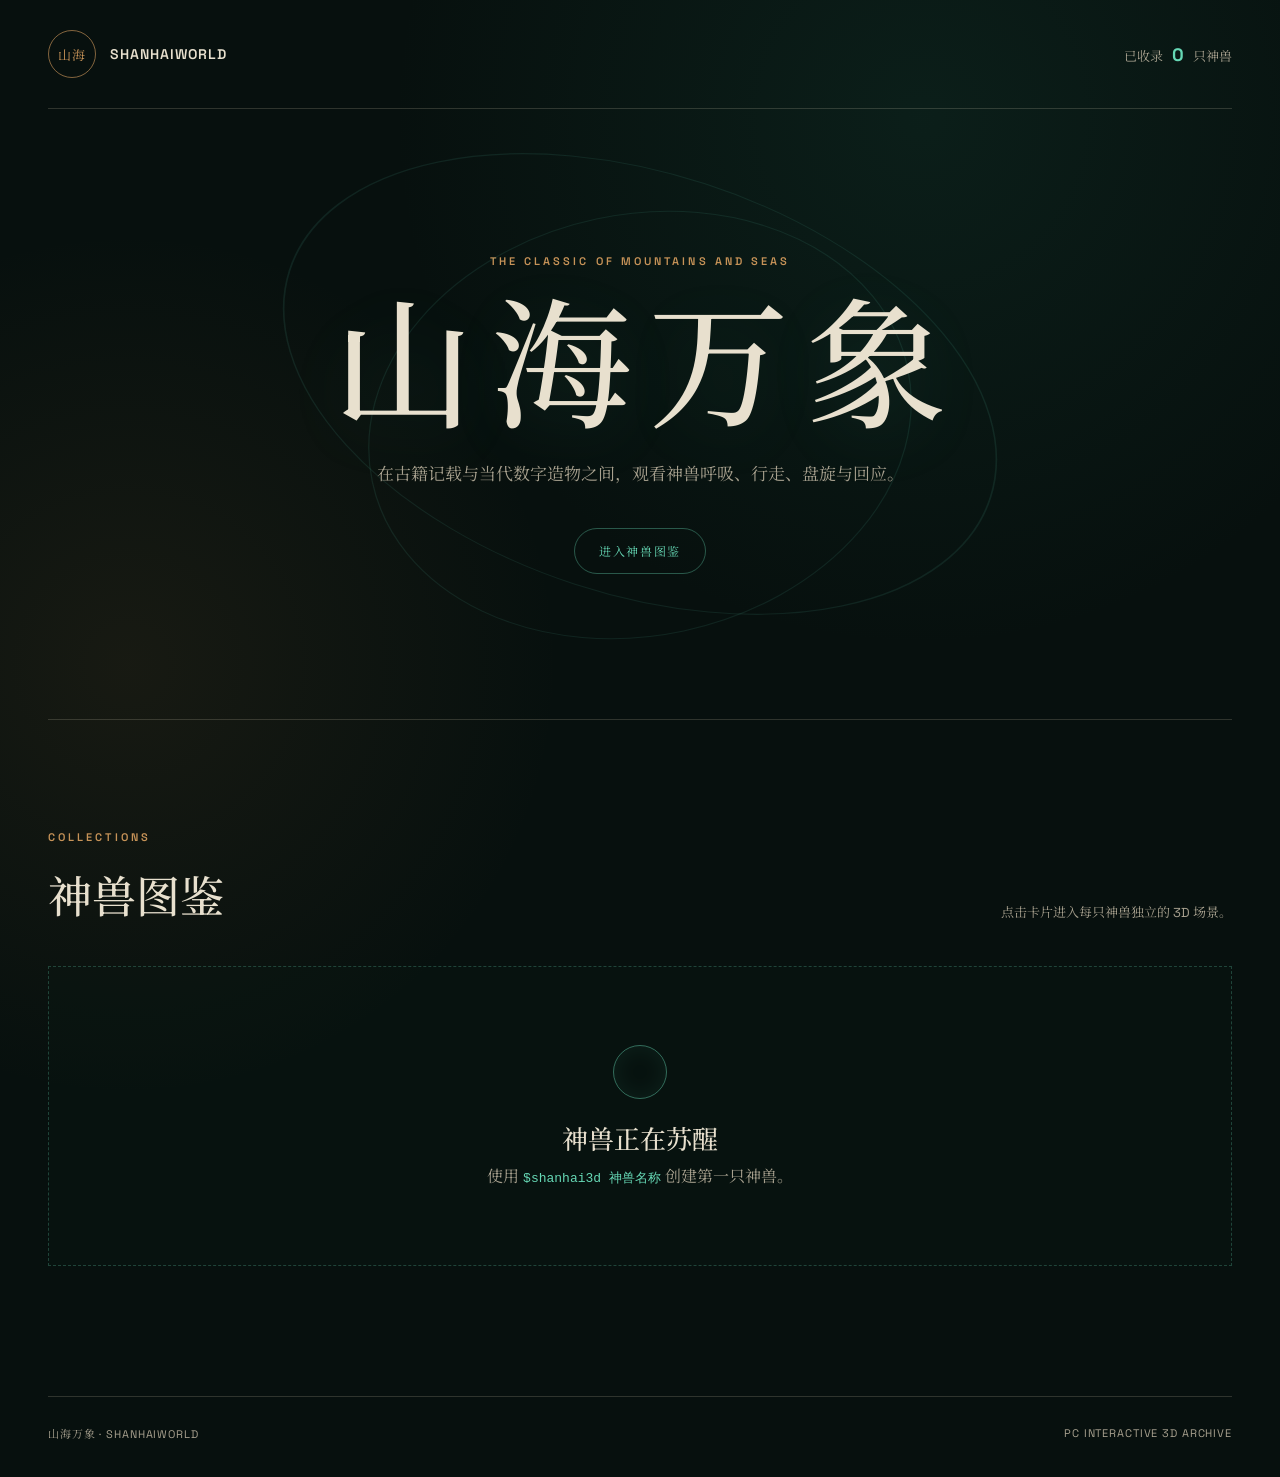
==== index.html @ 43753c31 "chore(repo): initialize project" ====
<!doctype html>
<html lang="zh-CN">
  <head>
    <meta charset="UTF-8" />
    <meta name="viewport" content="width=device-width, initial-scale=1" />
    <meta
      name="description"
      content="山海万象：可交互、可漫游、拥有丰富动作的《山海经》神兽 3D 图鉴。"
    />
    <title>山海万象 · Shanhaiworld</title>
    <link rel="icon" href="./assets/favicon.svg" type="image/svg+xml" />
    <link rel="stylesheet" href="./assets/css/site.css" />
  </head>
  <body class="home-page">
    <header class="site-header">
      <a class="brand" href="./index.html" aria-label="山海万象首页">
        <span class="brand-mark">山海</span>
        <span class="brand-name">Shanhaiworld</span>
      </a>
      <div class="catalog-count" aria-live="polite">
        已收录 <strong id="collection-count">0</strong> 只神兽
      </div>
    </header>

    <main>
      <section class="hero" aria-labelledby="hero-title">
        <p class="eyebrow">THE CLASSIC OF MOUNTAINS AND SEAS</p>
        <h1 id="hero-title">山海万象</h1>
        <p class="hero-copy">
          在古籍记载与当代数字造物之间，观看神兽呼吸、行走、盘旋与回应。
        </p>
        <a class="hero-link" href="#collection-grid">进入神兽图鉴</a>
      </section>

      <section class="catalog-section" aria-labelledby="catalog-title">
        <div class="section-heading">
          <div>
            <p class="eyebrow">COLLECTIONS</p>
            <h2 id="catalog-title">神兽图鉴</h2>
          </div>
          <p>点击卡片进入每只神兽独立的 3D 场景。</p>
        </div>

        <div id="collection-grid" class="collection-grid" aria-live="polite"></div>

        <div id="empty-state" class="empty-state" hidden>
          <span class="empty-orbit" aria-hidden="true"></span>
          <h3>神兽正在苏醒</h3>
          <p>使用 <code>$shanhai3d 神兽名称</code> 创建第一只神兽。</p>
        </div>
      </section>
    </main>

    <footer class="site-footer">
      <span>山海万象 · Shanhaiworld</span>
      <span>PC Interactive 3D Archive</span>
    </footer>

    <noscript>此网站需要启用 JavaScript 才能加载神兽图鉴。</noscript>
    <script type="module" src="./assets/js/home.js"></script>
  </body>
</html>
---- assets/css/site.css ----
@import url("https://fonts.googleapis.com/css2?family=Noto+Serif+SC:wght@400;500;600;700&family=Space+Grotesk:wght@400;500;600&display=swap");

:root {
  color-scheme: dark;
  --ink: #07100e;
  --ink-soft: #0c1815;
  --paper: #e8e0ce;
  --paper-dim: #a8a18f;
  --jade: #66d8b5;
  --jade-deep: #194d41;
  --bronze: #c79358;
  --line: rgba(225, 214, 190, 0.18);
  --panel: rgba(8, 18, 15, 0.74);
  --shadow: 0 24px 80px rgba(0, 0, 0, 0.34);
  font-family: "Space Grotesk", "Noto Serif SC", sans-serif;
  background: var(--ink);
  color: var(--paper);
}

* {
  box-sizing: border-box;
}

html {
  scroll-behavior: smooth;
}

body {
  min-width: 1100px;
  min-height: 100vh;
  margin: 0;
  background:
    radial-gradient(circle at 72% 8%, rgba(30, 96, 77, 0.18), transparent 33rem),
    radial-gradient(circle at 10% 45%, rgba(143, 96, 50, 0.12), transparent 27rem),
    var(--ink);
  color: var(--paper);
}

a {
  color: inherit;
  text-decoration: none;
}

button,
select {
  font: inherit;
}

.site-header,
.viewer-header {
  position: relative;
  z-index: 20;
  display: flex;
  align-items: center;
  justify-content: space-between;
}

.site-header {
  width: min(1500px, calc(100% - 96px));
  margin: 0 auto;
  padding: 30px 0;
  border-bottom: 1px solid var(--line);
}

.brand {
  display: inline-flex;
  align-items: center;
  gap: 14px;
  letter-spacing: 0.06em;
}

.brand-mark {
  display: grid;
  width: 48px;
  height: 48px;
  place-items: center;
  border: 1px solid rgba(199, 147, 88, 0.65);
  border-radius: 50%;
  color: var(--bronze);
  font-family: "Noto Serif SC", serif;
  font-size: 13px;
}

.brand-name {
  font-size: 14px;
  font-weight: 600;
  text-transform: uppercase;
}

.catalog-count {
  color: var(--paper-dim);
  font-size: 13px;
}

.catalog-count strong {
  margin: 0 6px;
  color: var(--jade);
  font-size: 18px;
}

.hero {
  position: relative;
  display: grid;
  min-height: 610px;
  align-content: center;
  justify-items: center;
  overflow: hidden;
  text-align: center;
}

.hero::before,
.hero::after {
  position: absolute;
  width: 420px;
  height: 420px;
  border: 1px solid rgba(102, 216, 181, 0.1);
  border-radius: 50%;
  content: "";
}

.hero::before {
  top: 64px;
  transform: rotate(18deg) scaleX(1.75);
}

.hero::after {
  top: 105px;
  transform: rotate(-12deg) scaleX(1.3);
}

.eyebrow {
  margin: 0 0 18px;
  color: var(--bronze);
  font-size: 11px;
  font-weight: 600;
  letter-spacing: 0.28em;
  text-transform: uppercase;
}

.hero h1 {
  z-index: 1;
  margin: 0;
  font-family: "Noto Serif SC", serif;
  font-size: clamp(100px, 11vw, 178px);
  font-weight: 500;
  letter-spacing: 0.12em;
  line-height: 1;
  text-indent: 0.12em;
  text-shadow: 0 14px 70px rgba(96, 214, 180, 0.1);
}

.hero-copy {
  z-index: 1;
  width: 540px;
  margin: 30px auto 0;
  color: var(--paper-dim);
  font-family: "Noto Serif SC", serif;
  font-size: 17px;
  line-height: 1.9;
}

.hero-link {
  z-index: 1;
  margin-top: 38px;
  padding: 13px 24px;
  border: 1px solid rgba(102, 216, 181, 0.36);
  border-radius: 999px;
  color: var(--jade);
  font-size: 12px;
  letter-spacing: 0.14em;
  transition: 180ms ease;
}

.hero-link:hover {
  border-color: var(--jade);
  background: rgba(102, 216, 181, 0.08);
  transform: translateY(-2px);
}

.catalog-section {
  width: min(1500px, calc(100% - 96px));
  margin: 0 auto;
  padding: 110px 0 130px;
  border-top: 1px solid var(--line);
}

.section-heading {
  display: flex;
  align-items: end;
  justify-content: space-between;
  margin-bottom: 40px;
}

.section-heading h2 {
  margin: 0;
  font-family: "Noto Serif SC", serif;
  font-size: 44px;
  font-weight: 500;
}

.section-heading > p {
  margin: 0 0 5px;
  color: var(--paper-dim);
  font-size: 13px;
}

.collection-grid {
  display: grid;
  grid-template-columns: repeat(3, minmax(0, 1fr));
  gap: 26px;
}

.collection-card {
  display: block;
  overflow: hidden;
  border: 1px solid var(--line);
  border-radius: 3px;
  background: rgba(13, 28, 23, 0.52);
  box-shadow: var(--shadow);
  opacity: 0;
  transform: translateY(18px);
  animation: card-in 560ms calc(var(--card-index) * 70ms) ease forwards;
  transition: border-color 180ms ease, transform 180ms ease;
}

.collection-card:hover {
  border-color: rgba(102, 216, 181, 0.45);
  transform: translateY(-5px);
}

.collection-card-media {
  position: relative;
  height: 360px;
  overflow: hidden;
  background:
    radial-gradient(circle at 50% 44%, rgba(102, 216, 181, 0.24), transparent 24%),
    linear-gradient(145deg, #172a23, #090f0d 68%);
}

.collection-card-media::after {
  position: absolute;
  inset: 0;
  background: linear-gradient(180deg, transparent 55%, rgba(4, 9, 7, 0.55));
  content: "";
}

.collection-card-media img {
  width: 100%;
  height: 100%;
  object-fit: cover;
  filter: saturate(0.88) contrast(1.03);
  transition: transform 500ms ease, filter 500ms ease;
}

.collection-card:hover img {
  filter: saturate(1) contrast(1.06);
  transform: scale(1.025);
}

.collection-card-media.is-fallback img {
  display: none;
}

.collection-ordinal {
  position: absolute;
  top: 20px;
  right: 22px;
  z-index: 1;
  color: rgba(232, 224, 206, 0.54);
  font-size: 11px;
  letter-spacing: 0.18em;
}

.collection-card-content {
  position: relative;
  display: flex;
  min-height: 126px;
  align-items: start;
  justify-content: space-between;
  padding: 24px 26px;
}

.collection-card-content p {
  margin: 0 0 7px;
  color: var(--bronze);
  font-size: 10px;
  letter-spacing: 0.14em;
  text-transform: uppercase;
}

.collection-card-content h3 {
  margin: 0;
  font-family: "Noto Serif SC", serif;
  font-size: 26px;
  font-weight: 500;
}

.collection-card-content .collection-summary {
  position: absolute;
  right: 26px;
  bottom: 22px;
  left: 26px;
  overflow: hidden;
  margin: 0;
  color: var(--paper-dim);
  font-size: 12px;
  letter-spacing: 0;
  text-overflow: ellipsis;
  text-transform: none;
  white-space: nowrap;
}

.card-arrow {
  color: var(--jade);
  font-size: 22px;
}

.empty-state {
  position: relative;
  display: grid;
  min-height: 300px;
  place-items: center;
  align-content: center;
  border: 1px dashed rgba(102, 216, 181, 0.25);
  background: rgba(10, 23, 19, 0.36);
  text-align: center;
}

.empty-state[hidden] {
  display: none;
}

.empty-state h3 {
  margin: 20px 0 8px;
  font-family: "Noto Serif SC", serif;
  font-size: 26px;
  font-weight: 500;
}

.empty-state p {
  margin: 0;
  color: var(--paper-dim);
}

.empty-state code {
  color: var(--jade);
}

.empty-orbit {
  width: 54px;
  height: 54px;
  border: 1px solid rgba(102, 216, 181, 0.46);
  border-radius: 50%;
  box-shadow: inset 0 0 24px rgba(102, 216, 181, 0.08);
}

.site-footer {
  display: flex;
  width: min(1500px, calc(100% - 96px));
  align-items: center;
  justify-content: space-between;
  margin: 0 auto;
  padding: 28px 0 36px;
  border-top: 1px solid var(--line);
  color: var(--paper-dim);
  font-size: 11px;
  letter-spacing: 0.08em;
  text-transform: uppercase;
}

/* Individual collection viewer */

.collection-page {
  overflow: hidden;
  background: #070c0b;
}

.viewer-shell,
#scene-canvas {
  position: fixed;
  inset: 0;
}

#scene-canvas {
  width: 100%;
  height: 100%;
  outline: none;
}

.viewer-header {
  position: fixed;
  top: 0;
  right: 0;
  left: 0;
  padding: 26px 34px;
  pointer-events: none;
}

.viewer-header a {
  pointer-events: auto;
}

.viewer-brand .brand-mark {
  background: rgba(4, 10, 8, 0.28);
  backdrop-filter: blur(12px);
}

.back-link {
  padding: 10px 16px;
  border: 1px solid var(--line);
  border-radius: 999px;
  background: rgba(5, 12, 10, 0.48);
  color: var(--paper-dim);
  font-size: 12px;
  backdrop-filter: blur(14px);
  transition: 180ms ease;
}

.back-link:hover {
  border-color: rgba(102, 216, 181, 0.4);
  color: var(--paper);
}

.creature-panel {
  position: fixed;
  bottom: 42px;
  left: 42px;
  z-index: 10;
  width: 330px;
  padding: 26px;
  border: 1px solid var(--line);
  border-radius: 4px;
  background: var(--panel);
  box-shadow: var(--shadow);
  backdrop-filter: blur(18px);
}

.creature-panel h1 {
  margin: 0 0 12px;
  font-family: "Noto Serif SC", serif;
  font-size: 42px;
  font-weight: 500;
}

.creature-panel > p:not(.eyebrow) {
  margin: 0;
  color: var(--paper-dim);
  font-family: "Noto Serif SC", serif;
  font-size: 13px;
  line-height: 1.85;
}

.creature-facts {
  display: grid;
  grid-template-columns: max-content 1fr;
  gap: 8px 15px;
  margin: 20px 0 0;
  padding-top: 18px;
  border-top: 1px solid var(--line);
  font-size: 11px;
}

.creature-facts dt {
  color: var(--bronze);
}

.creature-facts dd {
  margin: 0;
  color: var(--paper-dim);
}

.viewer-controls {
  position: fixed;
  right: 38px;
  bottom: 42px;
  z-index: 10;
  display: grid;
  width: 230px;
  gap: 9px;
  padding: 18px;
  border: 1px solid var(--line);
  border-radius: 4px;
  background: var(--panel);
  box-shadow: var(--shadow);
  backdrop-filter: blur(18px);
}

.viewer-controls label {
  color: var(--paper-dim);
  font-size: 10px;
  letter-spacing: 0.15em;
  text-transform: uppercase;
}

.viewer-controls select,
.viewer-controls button {
  min-height: 40px;
  border: 1px solid var(--line);
  border-radius: 3px;
  background: rgba(232, 224, 206, 0.05);
  color: var(--paper);
  cursor: pointer;
}

.viewer-controls select {
  padding: 0 11px;
}

.viewer-controls button:hover:not(:disabled),
.viewer-controls select:hover:not(:disabled) {
  border-color: rgba(102, 216, 181, 0.48);
}

.viewer-controls button:disabled,
.viewer-controls select:disabled {
  cursor: wait;
  opacity: 0.5;
}

.mouse-hint {
  position: fixed;
  top: 50%;
  right: 30px;
  z-index: 8;
  display: flex;
  gap: 18px;
  color: rgba(232, 224, 206, 0.48);
  font-size: 10px;
  letter-spacing: 0.1em;
  pointer-events: none;
  transform: rotate(90deg) translateX(50%);
  transform-origin: right center;
}

.loading-state,
.viewer-error {
  position: fixed;
  inset: 0;
  z-index: 50;
  display: grid;
  place-items: center;
  align-content: center;
  gap: 12px;
  background: #07100e;
  text-align: center;
  transition: opacity 400ms ease, visibility 400ms ease;
}

.loading-state.is-hidden {
  visibility: hidden;
  opacity: 0;
}

.loading-state strong,
.viewer-error strong {
  font-family: "Noto Serif SC", serif;
  font-size: 26px;
  font-weight: 500;
}

.loading-state span,
.viewer-error span {
  color: var(--paper-dim);
  font-size: 12px;
}

.loading-ring {
  width: 54px;
  height: 54px;
  margin-bottom: 16px;
  border: 1px solid rgba(102, 216, 181, 0.2);
  border-top-color: var(--jade);
  border-radius: 50%;
  animation: spin 1.2s linear infinite;
}

.viewer-error[hidden] {
  display: none;
}

.viewer-error a {
  margin-top: 12px;
  color: var(--jade);
}

@keyframes spin {
  to { transform: rotate(360deg); }
}

@keyframes card-in {
  to { opacity: 1; transform: translateY(0); }
}

@media (prefers-reduced-motion: reduce) {
  *,
  *::before,
  *::after {
    scroll-behavior: auto !important;
    animation-duration: 0.01ms !important;
    animation-iteration-count: 1 !important;
    transition-duration: 0.01ms !important;
  }
}
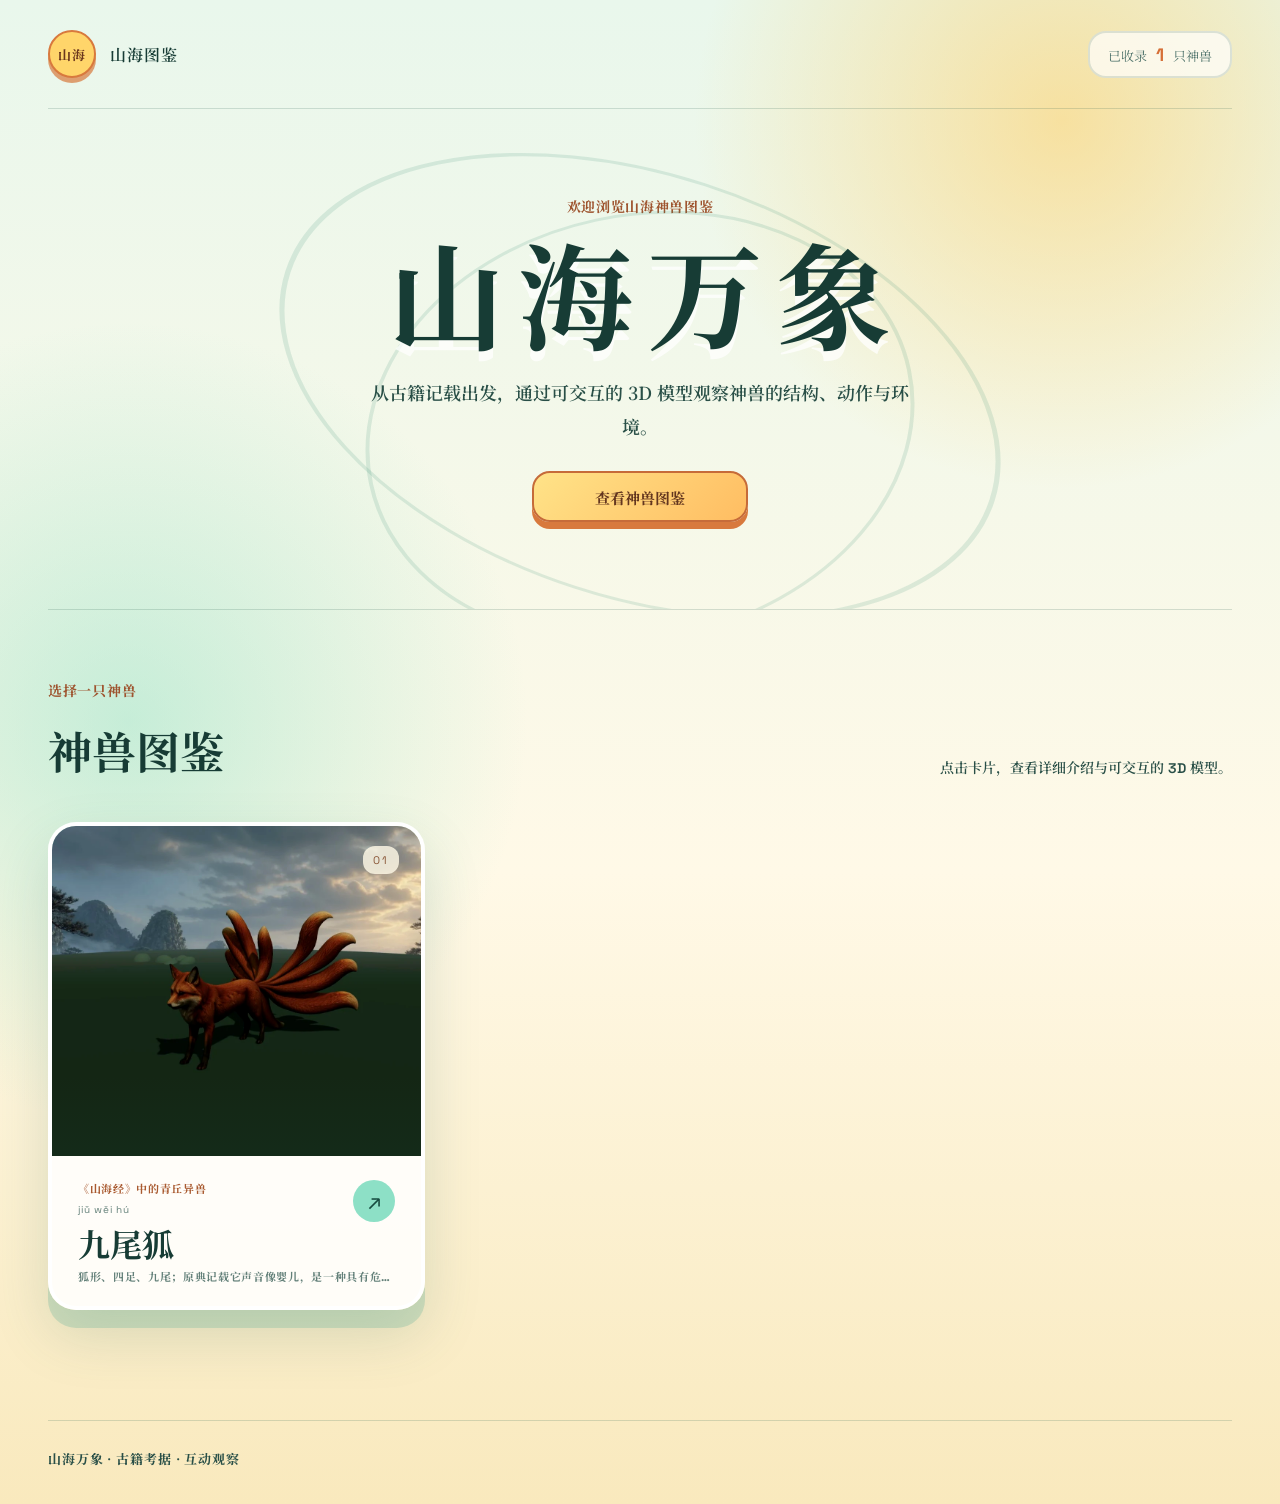
==== commit 52215385: "build(assets): track provider GLB downloads with LFS" ====
--- a/index.html
+++ b/index.html
@@ -5,17 +5,17 @@
     <meta name="viewport" content="width=device-width, initial-scale=1" />
     <meta
       name="description"
-      content="山海万象：可交互、可漫游、拥有丰富动作的《山海经》神兽 3D 图鉴。"
+      content="山海万象儿童可读 3D 神兽图鉴：提供神兽名拼音、详细介绍、语音朗读、动作观察与鼠标互动。"
     />
     <title>山海万象 · Shanhaiworld</title>
     <link rel="icon" href="./assets/favicon.svg" type="image/svg+xml" />
-    <link rel="stylesheet" href="./assets/css/site.css" />
+    <link rel="stylesheet" href="./assets/css/site.css?v=20260815-kids-4" />
   </head>
-  <body class="home-page">
+  <body class="home-page kid-home">
     <header class="site-header">
       <a class="brand" href="./index.html" aria-label="山海万象首页">
         <span class="brand-mark">山海</span>
-        <span class="brand-name">Shanhaiworld</span>
+        <span class="brand-name"><span>山海图鉴</span></span>
       </a>
       <div class="catalog-count" aria-live="polite">
         已收录 <strong id="collection-count">0</strong> 只神兽
@@ -24,21 +24,21 @@
 
     <main>
       <section class="hero" aria-labelledby="hero-title">
-        <p class="eyebrow">THE CLASSIC OF MOUNTAINS AND SEAS</p>
+        <p class="eyebrow"><span>欢迎浏览山海神兽图鉴</span></p>
         <h1 id="hero-title">山海万象</h1>
         <p class="hero-copy">
-          在古籍记载与当代数字造物之间，观看神兽呼吸、行走、盘旋与回应。
+          <span>从古籍记载出发，通过可交互的 3D 模型观察神兽的结构、动作与环境。</span>
         </p>
-        <a class="hero-link" href="#collection-grid">进入神兽图鉴</a>
+        <a class="hero-link" href="#collection-grid"><span>查看神兽图鉴</span></a>
       </section>
 
       <section class="catalog-section" aria-labelledby="catalog-title">
         <div class="section-heading">
           <div>
-            <p class="eyebrow">COLLECTIONS</p>
+            <p class="eyebrow"><span>选择一只神兽</span></p>
             <h2 id="catalog-title">神兽图鉴</h2>
           </div>
-          <p>点击卡片进入每只神兽独立的 3D 场景。</p>
+          <p><span>点击卡片，查看详细介绍与可交互的 3D 模型。</span></p>
         </div>
 
         <div id="collection-grid" class="collection-grid" aria-live="polite"></div>
@@ -52,11 +52,10 @@
     </main>
 
     <footer class="site-footer">
-      <span>山海万象 · Shanhaiworld</span>
-      <span>PC Interactive 3D Archive</span>
+      <span class="footer-copy"><b>山海万象 · 古籍考据 · 互动观察</b></span>
     </footer>
 
     <noscript>此网站需要启用 JavaScript 才能加载神兽图鉴。</noscript>
-    <script type="module" src="./assets/js/home.js"></script>
+    <script type="module" src="./assets/js/home.js?v=20260815-kids-4"></script>
   </body>
 </html>
--- a/assets/css/site.css
+++ b/assets/css/site.css
@@ -149,6 +149,13 @@
   text-shadow: 0 14px 70px rgba(96, 214, 180, 0.1);
 }
 
+.hero h1 ruby rt {
+  color: var(--bronze);
+  font-family: "Space Grotesk", sans-serif;
+  font-size: 0.11em;
+  letter-spacing: 0.08em;
+}
+
 .hero-copy {
   z-index: 1;
   width: 540px;
@@ -157,6 +164,15 @@
   font-family: "Noto Serif SC", serif;
   font-size: 17px;
   line-height: 1.9;
+}
+
+.hero-copy small,
+.section-heading > p small {
+  display: block;
+  color: var(--bronze);
+  font-family: "Space Grotesk", sans-serif;
+  font-size: 10px;
+  letter-spacing: 0.04em;
 }
 
 .hero-link {
@@ -171,6 +187,13 @@
   transition: 180ms ease;
 }
 
+.hero-link small {
+  display: block;
+  margin: 0 0 3px;
+  font-size: 9px;
+  letter-spacing: 0.03em;
+}
+
 .hero-link:hover {
   border-color: var(--jade);
   background: rgba(102, 216, 181, 0.08);
@@ -196,6 +219,11 @@
   font-family: "Noto Serif SC", serif;
   font-size: 44px;
   font-weight: 500;
+}
+
+.section-heading h2 ruby rt {
+  color: var(--bronze);
+  font-size: 0.24em;
 }
 
 .section-heading > p {
@@ -293,6 +321,22 @@
   font-family: "Noto Serif SC", serif;
   font-size: 26px;
   font-weight: 500;
+}
+
+.collection-card-pinyin {
+  display: block;
+  margin-bottom: 4px;
+  color: var(--bronze);
+  font-size: 10px;
+  letter-spacing: 0.08em;
+}
+
+.collection-card-subtitle-pinyin {
+  display: block;
+  margin-bottom: 3px;
+  color: var(--bronze);
+  font-size: 9px;
+  letter-spacing: 0.04em;
 }
 
 .collection-card-content .collection-summary {
@@ -368,11 +412,853 @@
   text-transform: uppercase;
 }
 
+/* Child-friendly catalog */
+
+.home-page.kid-home {
+  color-scheme: light;
+  background:
+    radial-gradient(circle at 83% 8%, rgba(255, 208, 105, 0.58), transparent 23rem),
+    radial-gradient(circle at 10% 48%, rgba(130, 222, 195, 0.44), transparent 25rem),
+    linear-gradient(180deg, #e9f7ec 0%, #fff9e7 58%, #f9e9bd 100%);
+  color: #173c35;
+}
+
+.home-page.kid-home .site-header {
+  border-color: rgba(35, 91, 76, 0.18);
+}
+
+.home-page.kid-home .brand-mark {
+  border: 2px solid #d8793d;
+  background: #ffd56a;
+  box-shadow: 0 5px 0 rgba(216, 121, 61, 0.7);
+  color: #6b371d;
+  font-weight: 700;
+}
+
+.home-page.kid-home .brand-name {
+  display: grid;
+  color: #173c35;
+  font-family: "Noto Serif SC", serif;
+  font-size: 16px;
+  text-transform: none;
+}
+
+.home-page.kid-home .brand-name small {
+  color: #638079;
+  font-family: "Space Grotesk", sans-serif;
+  font-size: 9px;
+  font-weight: 500;
+}
+
+.home-page.kid-home .catalog-count {
+  padding: 10px 18px;
+  border: 2px solid rgba(35, 91, 76, 0.15);
+  border-radius: 18px;
+  background: rgba(255, 255, 255, 0.7);
+  color: #51756d;
+}
+
+.home-page.kid-home .catalog-count strong {
+  color: #d66f37;
+}
+
+.home-page.kid-home .hero {
+  min-height: 500px;
+}
+
+.home-page.kid-home .hero::before,
+.home-page.kid-home .hero::after {
+  border-width: 3px;
+  border-color: rgba(42, 137, 109, 0.14);
+}
+
+.home-page.kid-home .eyebrow {
+  color: #9e542f;
+  font-family: "Noto Serif SC", serif;
+  font-size: 14px;
+  font-weight: 700;
+  letter-spacing: 0.05em;
+  text-transform: none;
+}
+
+.home-page.kid-home .eyebrow small {
+  display: block;
+  margin: 0 0 3px;
+  color: #638079;
+  font-family: "Space Grotesk", sans-serif;
+  font-size: 9px;
+  font-weight: 500;
+  letter-spacing: 0.04em;
+}
+
+.home-page.kid-home .hero h1 {
+  color: #173c35;
+  font-size: clamp(94px, 9vw, 144px);
+  font-weight: 700;
+  text-shadow: 0 10px 0 rgba(255, 255, 255, 0.72);
+}
+
+.home-page.kid-home .hero h1 ruby rt,
+.home-page.kid-home .section-heading h2 ruby rt {
+  color: #bd6234;
+}
+
+.home-page.kid-home .hero-copy {
+  margin-top: 26px;
+  color: #294f47;
+  font-size: 18px;
+  font-weight: 600;
+}
+
+.home-page.kid-home .hero-copy small,
+.home-page.kid-home .section-heading > p small {
+  color: #638079;
+}
+
+.home-page.kid-home .hero-link {
+  min-width: 216px;
+  margin-top: 28px;
+  padding: 14px 26px 12px;
+  border: 2px solid #c66b39;
+  border-radius: 18px;
+  background: linear-gradient(135deg, #ffe388, #ffbd62);
+  box-shadow: 0 7px 0 #d8793d;
+  color: #63361f;
+  font-family: "Noto Serif SC", serif;
+  font-size: 15px;
+  font-weight: 700;
+  letter-spacing: 0;
+}
+
+.home-page.kid-home .hero-link:hover {
+  border-color: #c66b39;
+  background: linear-gradient(135deg, #ffe99f, #ffc978);
+  transform: translateY(-2px);
+}
+
+.home-page.kid-home .catalog-section {
+  padding: 70px 0 110px;
+  border-color: rgba(35, 91, 76, 0.18);
+}
+
+.home-page.kid-home .section-heading h2 {
+  color: #173c35;
+  font-weight: 700;
+}
+
+.home-page.kid-home .section-heading > p {
+  color: #294f47;
+  font-size: 14px;
+  font-weight: 600;
+}
+
+.home-page.kid-home .collection-card {
+  overflow: hidden;
+  border: 4px solid rgba(255, 255, 255, 0.92);
+  border-radius: 28px;
+  background: rgba(255, 255, 255, 0.86);
+  box-shadow: 0 18px 0 rgba(96, 177, 151, 0.28), 0 25px 56px rgba(57, 112, 95, 0.18);
+}
+
+.home-page.kid-home .collection-card:hover {
+  border-color: #fff;
+}
+
+.home-page.kid-home .collection-card-media {
+  height: 330px;
+  background: linear-gradient(145deg, #caefdf, #fbe5a8);
+}
+
+.home-page.kid-home .collection-card-media::after {
+  background: linear-gradient(180deg, transparent 76%, rgba(20, 70, 57, 0.14));
+}
+
+.home-page.kid-home .collection-card-media img {
+  filter: saturate(1.08) contrast(1.02);
+}
+
+.home-page.kid-home .collection-ordinal {
+  padding: 7px 10px;
+  border-radius: 12px;
+  background: rgba(255, 249, 231, 0.82);
+  color: #8a5637;
+}
+
+.home-page.kid-home .collection-card-content {
+  min-height: 150px;
+}
+
+.home-page.kid-home .collection-card-content p {
+  color: #a95a30;
+  font-size: 11px;
+  font-weight: 700;
+  letter-spacing: 0.06em;
+  text-transform: none;
+}
+
+.home-page.kid-home .collection-card-content h3 {
+  color: #173c35;
+  font-size: 32px;
+  font-weight: 700;
+}
+
+.home-page.kid-home .collection-card-pinyin,
+.home-page.kid-home .collection-card-content .collection-summary {
+  color: #638079;
+}
+
+.home-page.kid-home .card-arrow {
+  display: grid;
+  width: 42px;
+  height: 42px;
+  place-items: center;
+  border-radius: 50%;
+  background: #8de0c6;
+  color: #174c40;
+}
+
+.home-page.kid-home .site-footer {
+  border-color: rgba(35, 91, 76, 0.18);
+  color: #638079;
+  text-transform: none;
+}
+
+.home-page.kid-home .footer-copy {
+  display: grid;
+  gap: 4px;
+}
+
+.home-page.kid-home .footer-copy small {
+  font-size: 10px;
+  font-weight: 500;
+}
+
+.home-page.kid-home .footer-copy b {
+  color: #294f47;
+  font-family: "Noto Serif SC", serif;
+  font-size: 13px;
+}
+
 /* Individual collection viewer */
 
 .collection-page {
   overflow: hidden;
   background: #070c0b;
+}
+
+.kid-guide {
+  display: none;
+}
+
+.hanzi-line,
+.pinyin-line {
+  display: block;
+}
+
+.pinyin-line,
+ruby rt {
+  font-family: "Space Grotesk", sans-serif;
+  font-weight: 500;
+  letter-spacing: 0.04em;
+}
+
+ruby {
+  ruby-position: over;
+}
+
+ruby rt {
+  font-size: 0.26em;
+}
+
+.bilingual-button small,
+.voice-copy small,
+.viewer-controls label small,
+.mouse-hint small {
+  display: block;
+  font-size: 10px;
+  line-height: 1.3;
+}
+
+.voice-button,
+.voice-status,
+.action-message {
+  display: none;
+}
+
+.collection-page[data-preview-mode="true"] .viewer-header,
+.collection-page[data-preview-mode="true"] .creature-panel,
+.collection-page[data-preview-mode="true"] .viewer-controls,
+.collection-page[data-preview-mode="true"] .mouse-hint {
+  display: none;
+}
+
+/* Child-friendly collection experience */
+
+.collection-page[data-kid-mode="true"] {
+  --kid-ink: #173c35;
+  --kid-muted: #51756d;
+  --kid-cream: rgba(255, 249, 231, 0.95);
+  --kid-yellow: #ffd56a;
+  --kid-orange: #ee8a4c;
+  --kid-mint: #8de0c6;
+  --kid-line: rgba(35, 91, 76, 0.2);
+}
+
+.collection-page[data-kid-mode="true"] .kid-guide {
+  position: fixed;
+  top: 24px;
+  left: 50%;
+  z-index: 18;
+  display: flex;
+  gap: 10px;
+  pointer-events: none;
+  transform: translateX(-50%);
+}
+
+.collection-page[data-kid-mode="true"] .kid-guide div {
+  display: grid;
+  min-width: 132px;
+  grid-template-columns: auto 1fr;
+  column-gap: 8px;
+  align-items: center;
+  padding: 9px 14px;
+  border: 2px solid rgba(255, 255, 255, 0.64);
+  border-radius: 18px;
+  background: var(--kid-cream);
+  box-shadow: 0 10px 28px rgba(15, 53, 43, 0.2);
+  color: var(--kid-ink);
+  backdrop-filter: blur(14px);
+}
+
+.collection-page[data-kid-mode="true"] .kid-guide div > span {
+  grid-row: 1 / span 2;
+  font-size: 22px;
+}
+
+.collection-page[data-kid-mode="true"] .kid-guide b {
+  font-family: "Noto Serif SC", serif;
+  font-size: 14px;
+  font-weight: 700;
+  line-height: 1.25;
+}
+
+.collection-page[data-kid-mode="true"] .kid-guide small {
+  color: var(--kid-muted);
+  font-size: 9px;
+}
+
+.collection-page[data-kid-mode="true"] .back-link {
+  display: grid;
+  min-width: 122px;
+  padding: 9px 16px;
+  border: 2px solid rgba(255, 255, 255, 0.58);
+  border-radius: 18px;
+  background: var(--kid-cream);
+  color: var(--kid-ink);
+  text-align: center;
+}
+
+.collection-page[data-kid-mode="true"] .back-link small {
+  color: var(--kid-muted);
+}
+
+.collection-page[data-kid-mode="true"] .creature-panel {
+  bottom: 28px;
+  left: 28px;
+  width: 410px;
+  max-height: calc(100vh - 150px);
+  overflow: auto;
+  padding: 26px 28px 24px;
+  border: 3px solid rgba(255, 255, 255, 0.6);
+  border-radius: 28px;
+  background: var(--kid-cream);
+  box-shadow: 0 24px 70px rgba(8, 42, 34, 0.26);
+  color: var(--kid-ink);
+  scrollbar-width: thin;
+}
+
+.collection-page[data-kid-mode="true"] .creature-panel .eyebrow {
+  margin-bottom: 11px;
+  color: #ae5f2d;
+  letter-spacing: 0.04em;
+  text-transform: none;
+}
+
+.collection-page[data-kid-mode="true"] .creature-panel .eyebrow .hanzi-line {
+  font-family: "Noto Serif SC", serif;
+  font-size: 14px;
+  font-weight: 700;
+}
+
+.collection-page[data-kid-mode="true"] .creature-panel .pinyin-line {
+  margin-top: 3px;
+  color: var(--kid-muted);
+  font-size: 10px;
+  line-height: 1.45;
+}
+
+.collection-page[data-kid-mode="true"] .creature-panel h1 {
+  margin-bottom: 20px;
+  color: var(--kid-ink);
+  font-size: 48px;
+  line-height: 1.05;
+}
+
+.collection-page[data-kid-mode="true"] .creature-panel h1 rt {
+  color: #bf6c38;
+}
+
+.collection-page[data-kid-mode="true"] .creature-panel > p:not(.eyebrow):not(.voice-status) {
+  color: var(--kid-ink);
+  font-size: 14px;
+  line-height: 1.75;
+}
+
+.collection-page[data-kid-mode="true"] #creature-summary .pinyin-line {
+  margin-top: 7px;
+  color: var(--kid-muted);
+  font-family: "Space Grotesk", sans-serif;
+  font-size: 10px;
+  line-height: 1.55;
+}
+
+.collection-page[data-kid-mode="true"] .voice-button {
+  display: flex;
+  width: 100%;
+  min-height: 58px;
+  align-items: center;
+  justify-content: center;
+  gap: 12px;
+  margin-top: 16px;
+  border: 0;
+  border-radius: 18px;
+  background: linear-gradient(135deg, var(--kid-yellow), #ffb95f);
+  box-shadow: 0 8px 0 #d8793d, 0 14px 26px rgba(178, 93, 41, 0.2);
+  color: #5e321d;
+  cursor: pointer;
+  transition: transform 160ms ease, box-shadow 160ms ease;
+}
+
+.collection-page[data-kid-mode="true"] .voice-button:hover:not(:disabled) {
+  transform: translateY(-2px);
+  box-shadow: 0 10px 0 #d8793d, 0 18px 30px rgba(178, 93, 41, 0.24);
+}
+
+.collection-page[data-kid-mode="true"] .voice-button:active:not(:disabled) {
+  transform: translateY(5px);
+  box-shadow: 0 3px 0 #d8793d;
+}
+
+.collection-page[data-kid-mode="true"] .voice-button:disabled {
+  cursor: wait;
+  filter: grayscale(0.45);
+  opacity: 0.62;
+}
+
+.collection-page[data-kid-mode="true"] .voice-icon {
+  font-size: 25px;
+}
+
+.collection-page[data-kid-mode="true"] .voice-copy {
+  display: grid;
+  text-align: left;
+}
+
+.collection-page[data-kid-mode="true"] .voice-copy b {
+  font-family: "Noto Serif SC", serif;
+  font-size: 16px;
+}
+
+.collection-page[data-kid-mode="true"] .voice-copy small {
+  color: rgba(94, 50, 29, 0.72);
+}
+
+.collection-page[data-kid-mode="true"] .voice-status {
+  display: block;
+  margin: 13px 0 0;
+  color: var(--kid-muted);
+  font-size: 10px;
+  line-height: 1.45;
+  text-align: center;
+}
+
+.collection-page[data-kid-mode="true"] .creature-facts {
+  gap: 11px 16px;
+  margin-top: 16px;
+  padding-top: 16px;
+  border-color: var(--kid-line);
+  font-size: 12px;
+}
+
+.collection-page[data-kid-mode="true"] .creature-facts dt {
+  color: #a7562b;
+  font-weight: 700;
+}
+
+.collection-page[data-kid-mode="true"] .creature-facts dd {
+  color: var(--kid-ink);
+}
+
+.collection-page[data-kid-mode="true"] .creature-facts .pinyin-line {
+  max-width: 220px;
+  margin-top: 2px;
+  color: var(--kid-muted);
+  font-size: 9px;
+  line-height: 1.35;
+}
+
+.collection-page[data-kid-mode="true"] .viewer-controls {
+  right: 28px;
+  bottom: 28px;
+  width: 318px;
+  gap: 11px;
+  padding: 22px;
+  border: 3px solid rgba(255, 255, 255, 0.6);
+  border-radius: 28px;
+  background: var(--kid-cream);
+  box-shadow: 0 24px 70px rgba(8, 42, 34, 0.26);
+  color: var(--kid-ink);
+}
+
+.collection-page[data-kid-mode="true"] .viewer-controls label {
+  color: var(--kid-ink);
+  font-family: "Noto Serif SC", serif;
+  font-size: 15px;
+  font-weight: 700;
+  letter-spacing: 0;
+  text-transform: none;
+}
+
+.collection-page[data-kid-mode="true"] .viewer-controls label small {
+  margin-top: 3px;
+  color: var(--kid-muted);
+  font-family: "Space Grotesk", sans-serif;
+  font-weight: 500;
+}
+
+.collection-page[data-kid-mode="true"] .viewer-controls select,
+.collection-page[data-kid-mode="true"] .viewer-controls button {
+  min-height: 54px;
+  border: 2px solid var(--kid-line);
+  border-radius: 16px;
+  background: rgba(255, 255, 255, 0.72);
+  color: var(--kid-ink);
+  font-size: 14px;
+  font-weight: 600;
+}
+
+.collection-page[data-kid-mode="true"] .viewer-controls select {
+  padding: 0 14px;
+  border-color: rgba(235, 137, 74, 0.42);
+  background: #fffdf5;
+}
+
+.collection-page[data-kid-mode="true"] .viewer-controls button {
+  display: grid;
+  place-content: center;
+}
+
+.collection-page[data-kid-mode="true"] .viewer-controls button small {
+  margin-top: 2px;
+  color: var(--kid-muted);
+}
+
+.collection-page[data-kid-mode="true"] .viewer-controls button:first-of-type {
+  border-color: rgba(36, 135, 108, 0.25);
+  background: linear-gradient(135deg, #c5f2e4, var(--kid-mint));
+}
+
+.collection-page[data-kid-mode="true"] .action-message {
+  display: block;
+  min-height: 76px;
+  padding: 12px 14px;
+  border: 2px dashed rgba(233, 132, 68, 0.34);
+  border-radius: 16px;
+  background: rgba(255, 226, 145, 0.28);
+  color: var(--kid-ink);
+  font-family: "Noto Serif SC", serif;
+  font-size: 13px;
+  line-height: 1.55;
+}
+
+.collection-page[data-kid-mode="true"] .action-message .pinyin-line {
+  margin-top: 4px;
+  color: var(--kid-muted);
+  font-family: "Space Grotesk", sans-serif;
+  font-size: 9px;
+  line-height: 1.35;
+}
+
+.collection-page[data-kid-mode="true"] .mouse-hint {
+  top: auto;
+  right: auto;
+  bottom: 26px;
+  left: 50%;
+  display: flex;
+  gap: 12px;
+  color: var(--kid-ink);
+  font-size: 11px;
+  letter-spacing: 0;
+  transform: translateX(-50%);
+}
+
+.collection-page[data-kid-mode="true"] .mouse-hint > span {
+  min-width: 124px;
+  padding: 8px 12px;
+  border: 2px solid rgba(255, 255, 255, 0.56);
+  border-radius: 14px;
+  background: rgba(255, 249, 231, 0.86);
+  box-shadow: 0 8px 24px rgba(8, 42, 34, 0.15);
+  text-align: center;
+  backdrop-filter: blur(10px);
+}
+
+.collection-page[data-kid-mode="true"] .mouse-hint small {
+  margin-top: 2px;
+  color: var(--kid-muted);
+  font-size: 8px;
+}
+
+.collection-page[data-kid-mode="true"] .loading-state,
+.collection-page[data-kid-mode="true"] .viewer-error {
+  background:
+    radial-gradient(circle at 50% 44%, rgba(141, 224, 198, 0.22), transparent 22rem),
+    #102c26;
+}
+
+.collection-page[data-kid-mode="true"] .loading-state strong,
+.collection-page[data-kid-mode="true"] .viewer-error strong {
+  font-size: 30px;
+}
+
+.collection-page[data-kid-mode="true"] .loading-state small,
+.collection-page[data-kid-mode="true"] .viewer-error small {
+  color: var(--kid-yellow);
+  font-size: 11px;
+}
+
+/* Refined child-readable educational layout */
+
+.collection-page[data-kid-mode="true"] {
+  --kid-ink: #183d36;
+  --kid-muted: #55746d;
+  --kid-cream: rgba(250, 248, 239, 0.96);
+  --kid-yellow: #d6aa63;
+  --kid-orange: #a85d36;
+  --kid-mint: #8fc5b5;
+  --kid-line: rgba(30, 77, 65, 0.2);
+}
+
+.collection-page[data-kid-mode="true"] .kid-guide {
+  gap: 8px;
+}
+
+.collection-page[data-kid-mode="true"] .kid-guide div {
+  min-width: 146px;
+  padding: 9px 14px;
+  border: 1px solid rgba(255, 255, 255, 0.78);
+  border-radius: 12px;
+  box-shadow: 0 8px 24px rgba(15, 53, 43, 0.16);
+}
+
+.collection-page[data-kid-mode="true"] .kid-guide div > span {
+  font-size: 18px;
+  font-weight: 700;
+}
+
+.collection-page[data-kid-mode="true"] .kid-guide b {
+  font-size: 14px;
+}
+
+.collection-page[data-kid-mode="true"] .kid-guide small {
+  margin-bottom: 2px;
+  font-size: 10px;
+}
+
+.collection-page[data-kid-mode="true"] .back-link {
+  min-width: 132px;
+  border-width: 1px;
+  border-radius: 12px;
+}
+
+.collection-page[data-kid-mode="true"] .back-link small,
+.collection-page[data-kid-mode="true"] .bilingual-button small,
+.collection-page[data-kid-mode="true"] .viewer-controls label small,
+.collection-page[data-kid-mode="true"] .mouse-hint small {
+  margin: 0 0 3px;
+  color: var(--kid-muted);
+  font-size: 11px;
+  line-height: 1.25;
+}
+
+.collection-page[data-kid-mode="true"] .creature-panel {
+  width: 430px;
+  max-height: calc(100vh - 128px);
+  padding: 24px 26px;
+  border-width: 1px;
+  border-radius: 18px;
+  box-shadow: 0 18px 54px rgba(8, 42, 34, 0.22);
+}
+
+.collection-page[data-kid-mode="true"] .creature-panel .eyebrow .pinyin-line,
+.collection-page[data-kid-mode="true"] .creature-panel .pinyin-line {
+  margin: 0 0 4px;
+  font-size: 11px;
+  line-height: 1.35;
+}
+
+.collection-page[data-kid-mode="true"] .creature-panel h1 {
+  margin: 8px 0 18px;
+  font-size: 45px;
+}
+
+.collection-page[data-kid-mode="true"] .creature-panel h1 rt {
+  font-size: 0.24em;
+}
+
+.collection-page[data-kid-mode="true"] .creature-panel > p:not(.eyebrow):not(.voice-status) {
+  font-size: 15px;
+  line-height: 1.72;
+}
+
+.collection-page[data-kid-mode="true"] #creature-summary .pinyin-line {
+  margin: 0 0 8px;
+  font-size: 11px;
+  line-height: 1.48;
+}
+
+.collection-page[data-kid-mode="true"] .voice-button {
+  min-height: 56px;
+  margin-top: 15px;
+  border: 1px solid rgba(133, 82, 41, 0.26);
+  border-radius: 12px;
+  background: linear-gradient(135deg, #e8c278, #dca75d);
+  box-shadow: 0 4px 0 #aa6a3f, 0 10px 22px rgba(113, 70, 39, 0.18);
+  color: #4f321f;
+}
+
+.collection-page[data-kid-mode="true"] .voice-button:hover:not(:disabled) {
+  box-shadow: 0 5px 0 #aa6a3f, 0 13px 26px rgba(113, 70, 39, 0.2);
+}
+
+.collection-page[data-kid-mode="true"] .voice-button:active:not(:disabled) {
+  transform: translateY(3px);
+  box-shadow: 0 1px 0 #aa6a3f;
+}
+
+.collection-page[data-kid-mode="true"] .voice-copy small {
+  margin-bottom: 2px;
+  color: rgba(79, 50, 31, 0.72);
+  font-size: 11px;
+}
+
+.collection-page[data-kid-mode="true"] .voice-copy b {
+  font-size: 16px;
+}
+
+.collection-page[data-kid-mode="true"] .voice-status {
+  font-size: 11px;
+}
+
+.collection-page[data-kid-mode="true"] .creature-facts {
+  gap: 12px 16px;
+  font-size: 12px;
+}
+
+.collection-page[data-kid-mode="true"] .creature-facts .pinyin-line {
+  max-width: 238px;
+  margin: 0 0 3px;
+  font-size: 10px;
+}
+
+.collection-page[data-kid-mode="true"] .viewer-controls {
+  width: 360px;
+  gap: 10px;
+  padding: 20px;
+  border-width: 1px;
+  border-radius: 18px;
+  box-shadow: 0 18px 54px rgba(8, 42, 34, 0.22);
+}
+
+.collection-page[data-kid-mode="true"] .viewer-controls label {
+  display: grid;
+  font-size: 15px;
+}
+
+.collection-page[data-kid-mode="true"] .viewer-controls select,
+.collection-page[data-kid-mode="true"] .viewer-controls button {
+  min-height: 50px;
+  border-width: 1px;
+  border-radius: 11px;
+  font-size: 14px;
+}
+
+.collection-page[data-kid-mode="true"] .action-nav {
+  display: grid;
+  grid-template-columns: 1fr 1fr;
+  gap: 8px;
+}
+
+.collection-page[data-kid-mode="true"] .action-nav button {
+  padding: 7px 9px;
+  background: rgba(255, 255, 255, 0.78);
+}
+
+.collection-page[data-kid-mode="true"] .action-nav button:last-child {
+  border-color: rgba(45, 126, 104, 0.32);
+  background: rgba(196, 233, 221, 0.72);
+}
+
+.collection-page[data-kid-mode="true"] .action-message {
+  display: grid;
+  min-height: 120px;
+  gap: 8px;
+  padding: 12px 14px;
+  border-width: 1px;
+  border-radius: 11px;
+  background: rgba(226, 205, 150, 0.2);
+  font-size: 13px;
+}
+
+.collection-page[data-kid-mode="true"] .action-message-title,
+.collection-page[data-kid-mode="true"] .action-message-detail {
+  display: block;
+}
+
+.collection-page[data-kid-mode="true"] .action-message-title {
+  color: #8e4c2d;
+  font-size: 15px;
+}
+
+.collection-page[data-kid-mode="true"] .action-message-detail {
+  font-family: "Noto Serif SC", serif;
+  line-height: 1.5;
+}
+
+.collection-page[data-kid-mode="true"] .action-message .pinyin-line {
+  margin: 0 0 3px;
+  font-size: 10px;
+}
+
+.collection-page[data-kid-mode="true"] .viewer-controls button:first-of-type {
+  background: rgba(255, 255, 255, 0.78);
+}
+
+.collection-page[data-kid-mode="true"] #toggle-roam {
+  border-color: rgba(36, 116, 94, 0.25);
+  background: linear-gradient(135deg, #d9eee7, #a8d6c8);
+}
+
+.collection-page[data-kid-mode="true"] .mouse-hint > span {
+  display: grid;
+  min-width: 126px;
+  padding: 8px 12px;
+  border-width: 1px;
+  border-radius: 10px;
+}
+
+.collection-page[data-kid-mode="true"] .mouse-hint b {
+  font-size: 11px;
 }
 
 .viewer-shell,
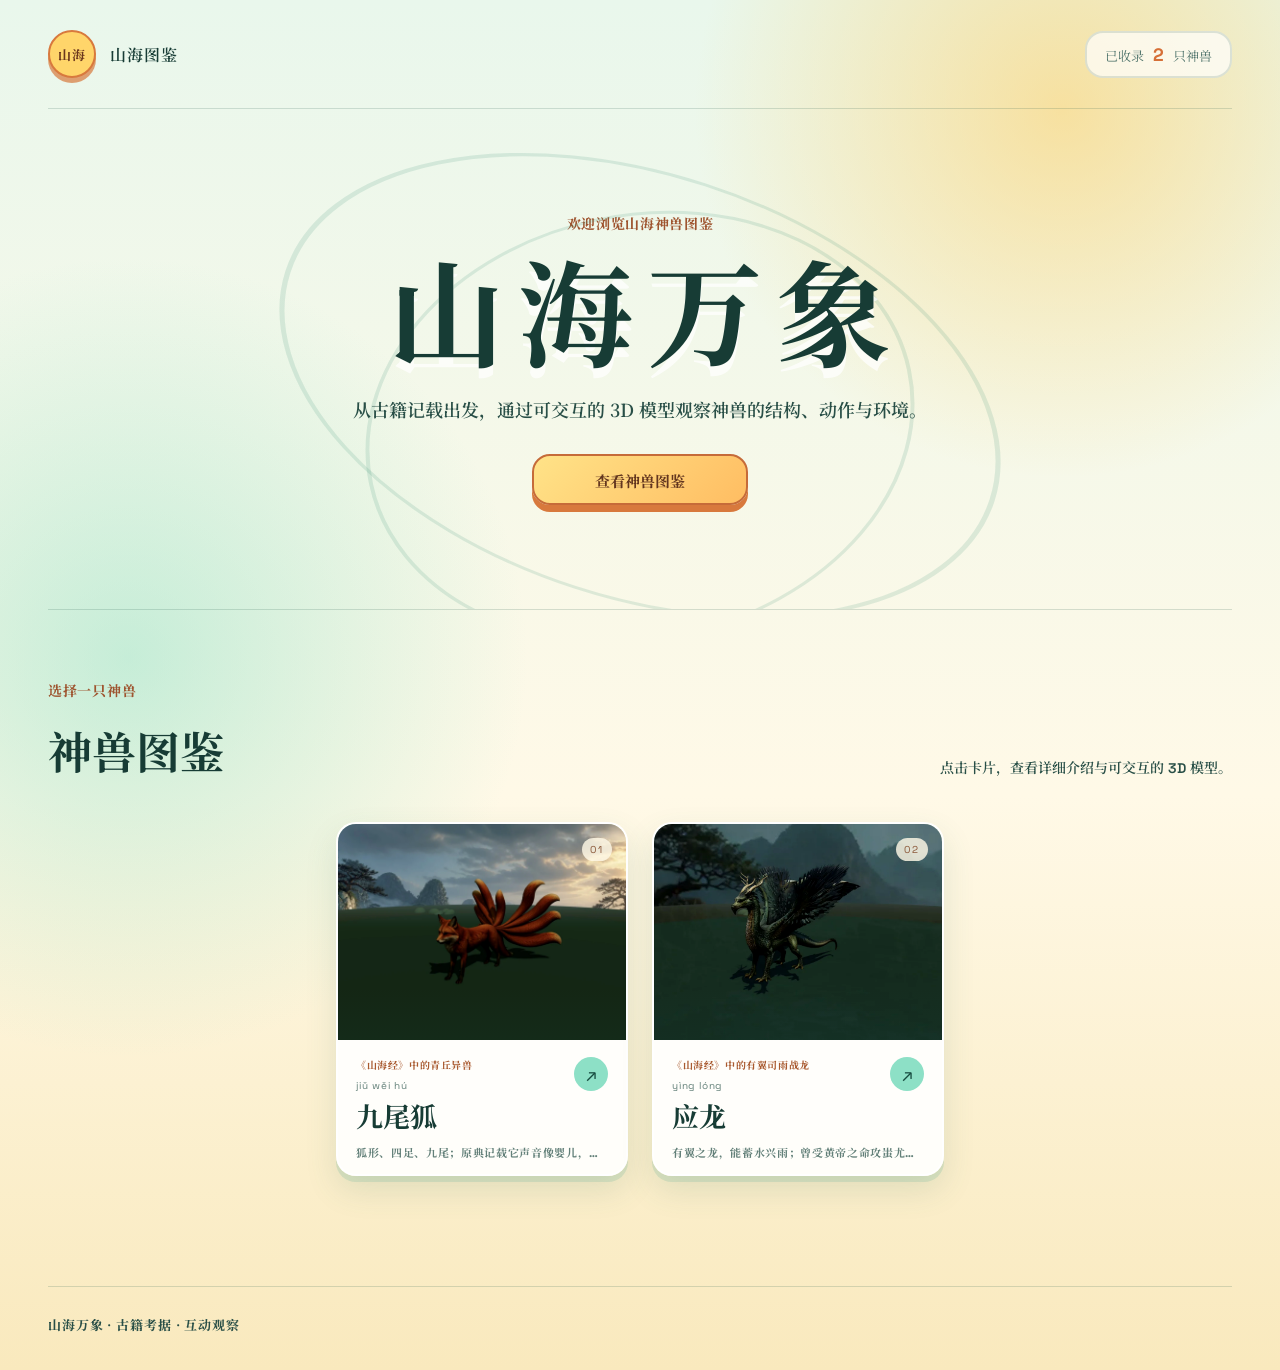
==== commit 24d2df6b: "fix(home): 优化首页文案与卡片布局" ====
--- a/index.html
+++ b/index.html
@@ -9,7 +9,7 @@
     />
     <title>山海万象 · Shanhaiworld</title>
     <link rel="icon" href="./assets/favicon.svg" type="image/svg+xml" />
-    <link rel="stylesheet" href="./assets/css/site.css?v=20260815-kids-4" />
+    <link rel="stylesheet" href="./assets/css/site.css?v=20260815-cards-2" />
   </head>
   <body class="home-page kid-home">
     <header class="site-header">
--- a/assets/css/site.css
+++ b/assets/css/site.css
@@ -504,6 +504,7 @@
 }
 
 .home-page.kid-home .hero-copy {
+  width: min(640px, calc(100% - 48px));
   margin-top: 26px;
   color: #294f47;
   font-size: 18px;
@@ -554,18 +555,27 @@
 
 .home-page.kid-home .collection-card {
   overflow: hidden;
-  border: 4px solid rgba(255, 255, 255, 0.92);
-  border-radius: 28px;
-  background: rgba(255, 255, 255, 0.86);
-  box-shadow: 0 18px 0 rgba(96, 177, 151, 0.28), 0 25px 56px rgba(57, 112, 95, 0.18);
+  border: 2px solid rgba(255, 255, 255, 0.94);
+  border-radius: 20px;
+  background: rgba(255, 255, 255, 0.9);
+  box-shadow: 0 6px 0 rgba(96, 177, 151, 0.2), 0 14px 32px rgba(57, 112, 95, 0.14);
+  transition: border-color 180ms ease, box-shadow 180ms ease, transform 180ms ease;
 }
 
 .home-page.kid-home .collection-card:hover {
   border-color: #fff;
+  box-shadow: 0 8px 0 rgba(96, 177, 151, 0.24), 0 18px 38px rgba(57, 112, 95, 0.18);
+}
+
+.home-page.kid-home .collection-grid {
+  grid-template-columns: repeat(auto-fit, minmax(min(260px, 100%), 292px));
+  justify-content: center;
+  gap: 24px;
 }
 
 .home-page.kid-home .collection-card-media {
-  height: 330px;
+  height: auto;
+  aspect-ratio: 4 / 3;
   background: linear-gradient(145deg, #caefdf, #fbe5a8);
 }
 
@@ -578,19 +588,23 @@
 }
 
 .home-page.kid-home .collection-ordinal {
-  padding: 7px 10px;
-  border-radius: 12px;
+  top: 14px;
+  right: 14px;
+  padding: 5px 8px;
+  border-radius: 999px;
   background: rgba(255, 249, 231, 0.82);
   color: #8a5637;
+  font-size: 10px;
 }
 
 .home-page.kid-home .collection-card-content {
-  min-height: 150px;
+  min-height: 134px;
+  padding: 17px 18px 20px;
 }
 
 .home-page.kid-home .collection-card-content p {
   color: #a95a30;
-  font-size: 11px;
+  font-size: 10px;
   font-weight: 700;
   letter-spacing: 0.06em;
   text-transform: none;
@@ -598,7 +612,7 @@
 
 .home-page.kid-home .collection-card-content h3 {
   color: #173c35;
-  font-size: 32px;
+  font-size: 27px;
   font-weight: 700;
 }
 
@@ -607,14 +621,22 @@
   color: #638079;
 }
 
+.home-page.kid-home .collection-card-content .collection-summary {
+  right: 18px;
+  bottom: 14px;
+  left: 18px;
+  font-size: 11px;
+}
+
 .home-page.kid-home .card-arrow {
   display: grid;
-  width: 42px;
-  height: 42px;
+  width: 34px;
+  height: 34px;
   place-items: center;
   border-radius: 50%;
   background: #8de0c6;
   color: #174c40;
+  font-size: 18px;
 }
 
 .home-page.kid-home .site-footer {
@@ -1286,6 +1308,85 @@
   pointer-events: auto;
 }
 
+.viewer-header-actions {
+  display: flex;
+  align-items: center;
+  gap: 10px;
+  pointer-events: auto;
+}
+
+.immersive-toggle {
+  cursor: pointer;
+  font: inherit;
+}
+
+.back-link:focus-visible,
+.immersive-toggle:focus-visible {
+  outline: 3px solid rgba(255, 213, 106, 0.88);
+  outline-offset: 3px;
+}
+
+.viewer-brand,
+.back-link,
+.creature-panel,
+.viewer-controls {
+  transition: opacity 180ms ease, visibility 180ms ease, transform 180ms ease;
+}
+
+.collection-page[data-immersive-mode="true"] .viewer-brand,
+.collection-page[data-immersive-mode="true"] .back-link:not(.immersive-toggle),
+.collection-page[data-immersive-mode="true"] .creature-panel,
+.collection-page[data-immersive-mode="true"] .viewer-controls,
+.collection-page[data-immersive-mode="true"] .mouse-hint {
+  visibility: hidden;
+  pointer-events: none;
+  opacity: 0;
+}
+
+.collection-page[data-immersive-mode="true"] .viewer-brand,
+.collection-page[data-immersive-mode="true"] .back-link:not(.immersive-toggle) {
+  transform: translateY(-8px);
+}
+
+.collection-page[data-immersive-mode="true"] .creature-panel {
+  transform: translateX(-24px);
+}
+
+.collection-page[data-immersive-mode="true"] .viewer-controls {
+  transform: translateX(24px);
+}
+
+.collection-page[data-immersive-mode="true"] .viewer-header {
+  justify-content: flex-end;
+}
+
+.collection-page[data-immersive-mode="true"] .viewer-header-actions {
+  margin-left: auto;
+}
+
+.collection-page[data-immersive-mode="true"] .immersive-toggle {
+  min-width: 112px;
+  border-color: rgba(255, 255, 255, 0.24);
+  border-radius: 999px;
+  background: rgba(4, 10, 9, 0.48);
+  box-shadow: 0 8px 28px rgba(0, 0, 0, 0.18);
+  color: rgba(255, 255, 255, 0.9);
+  font-family: "Space Grotesk", "Noto Serif SC", sans-serif;
+  font-weight: 500;
+  opacity: 0.74;
+}
+
+.collection-page[data-immersive-mode="true"] .immersive-toggle:hover,
+.collection-page[data-immersive-mode="true"] .immersive-toggle:focus-visible {
+  background: rgba(4, 10, 9, 0.72);
+  opacity: 1;
+}
+
+.collection-page[data-immersive-mode="true"] .immersive-toggle:focus-visible {
+  outline: 2px solid rgba(255, 255, 255, 0.42);
+  outline-offset: 2px;
+}
+
 .viewer-brand .brand-mark {
   background: rgba(4, 10, 8, 0.28);
   backdrop-filter: blur(12px);
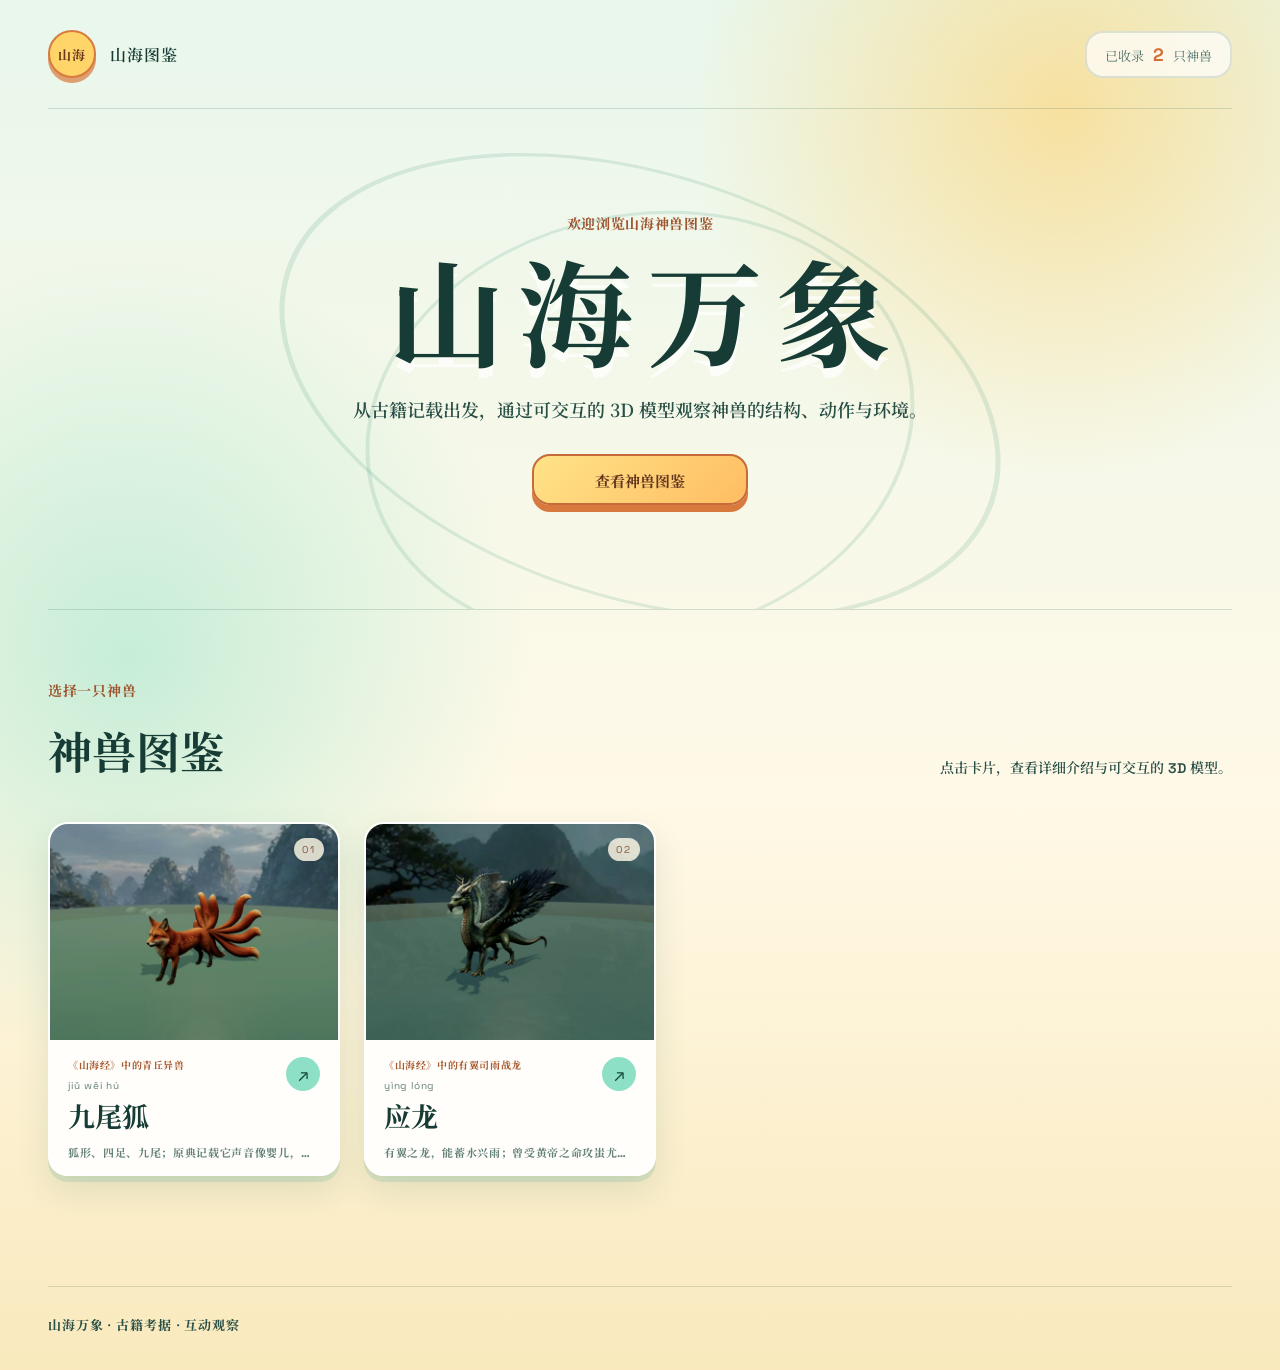
==== commit b48eacac: "fix(viewer): 统一亮度、神兽切换与首页布局" ====
--- a/index.html
+++ b/index.html
@@ -9,7 +9,7 @@
     />
     <title>山海万象 · Shanhaiworld</title>
     <link rel="icon" href="./assets/favicon.svg" type="image/svg+xml" />
-    <link rel="stylesheet" href="./assets/css/site.css?v=20260815-cards-2" />
+    <link rel="stylesheet" href="./assets/css/site.css?v=20260815-home-preview-1" />
   </head>
   <body class="home-page kid-home">
     <header class="site-header">
--- a/assets/css/site.css
+++ b/assets/css/site.css
@@ -569,7 +569,7 @@
 
 .home-page.kid-home .collection-grid {
   grid-template-columns: repeat(auto-fit, minmax(min(260px, 100%), 292px));
-  justify-content: center;
+  justify-content: start;
   gap: 24px;
 }
 
@@ -1315,6 +1315,12 @@
   pointer-events: auto;
 }
 
+.creature-nav-link[aria-disabled="true"] {
+  cursor: not-allowed;
+  pointer-events: none;
+  opacity: 0.46;
+}
+
 .immersive-toggle {
   cursor: pointer;
   font: inherit;
